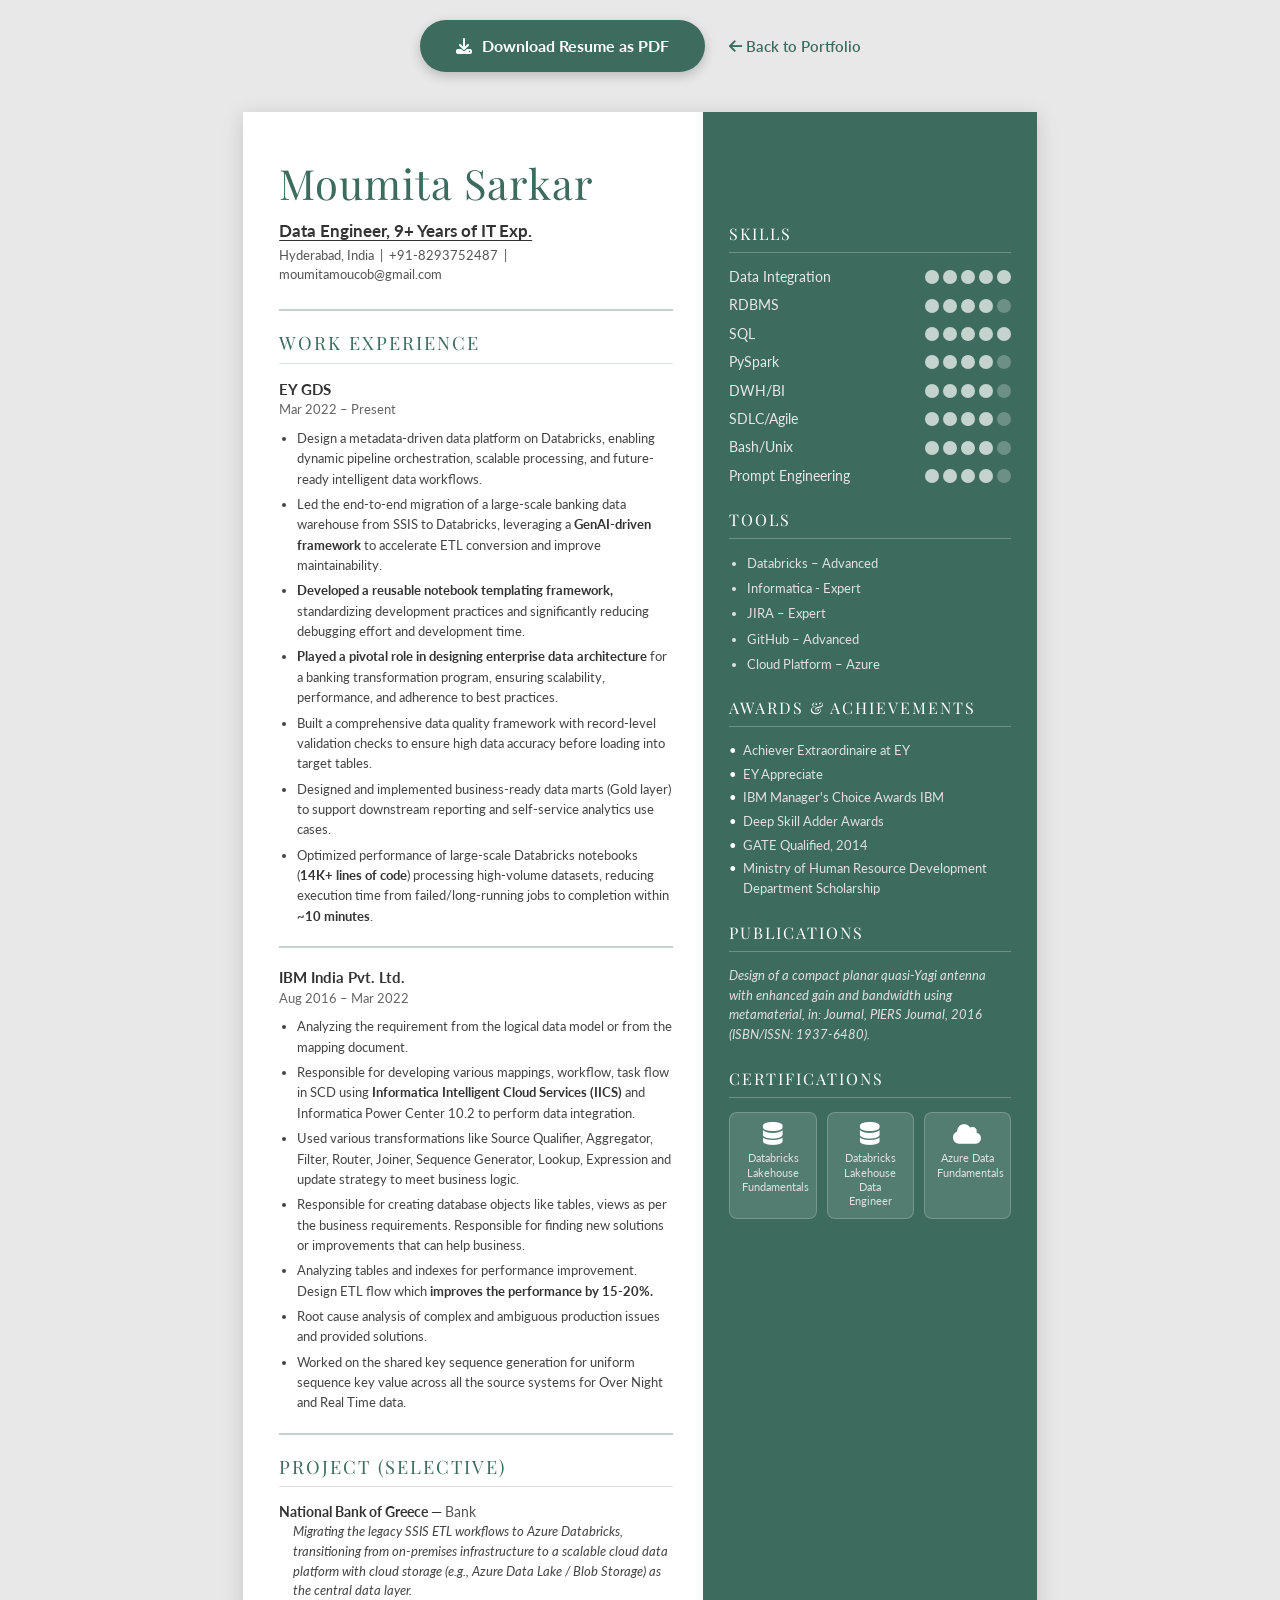
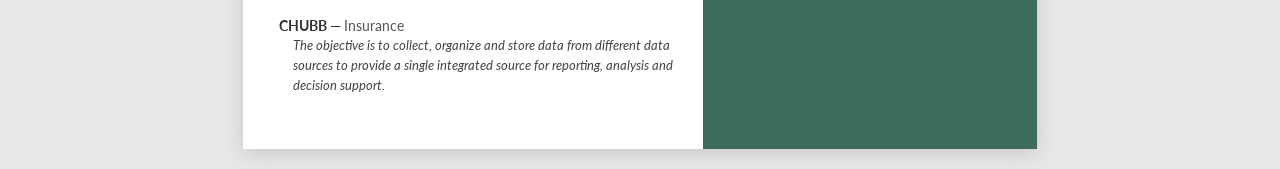
==== resume.html @ d9ce6da9 "Add files via upload" ====
<!DOCTYPE html>
<html lang="en">
<head>
    <meta charset="UTF-8">
    <meta name="viewport" content="width=device-width, initial-scale=1.0">
    <title>Moumita Sarkar - Resume</title>
    <link rel="stylesheet" href="https://cdnjs.cloudflare.com/ajax/libs/font-awesome/6.4.0/css/all.min.css">
    <style>
        @import url('https://fonts.googleapis.com/css2?family=Lato:ital,wght@0,300;0,400;0,700;0,900;1,400&family=Playfair+Display:wght@400;700&display=swap');

        *, *::before, *::after { margin: 0; padding: 0; box-sizing: border-box; }

        body {
            font-family: 'Lato', sans-serif;
            color: #333;
            background: #e8e8e8;
            line-height: 1.5;
            -webkit-print-color-adjust: exact;
            print-color-adjust: exact;
        }

        .resume-page {
            width: 210mm;
            min-height: 297mm;
            margin: 20px auto;
            background: #fff;
            box-shadow: 0 4px 20px rgba(0,0,0,0.15);
            display: grid;
            grid-template-columns: 58% 42%;
            overflow: hidden;
        }

        /* ===== LEFT COLUMN ===== */
        .left-col {
            padding: 40px 30px 40px 36px;
            background: #fff;
        }

        /* Name Header */
        .resume-name {
            font-family: 'Playfair Display', serif;
            font-size: 2.6rem;
            font-weight: 400;
            color: #3d6b5e;
            margin-bottom: 4px;
            letter-spacing: 1px;
        }
        .resume-title {
            font-size: 1.05rem;
            font-weight: 700;
            color: #333;
            margin-bottom: 2px;
            text-decoration: underline;
            text-underline-offset: 3px;
        }
        .resume-contact {
            font-size: 0.82rem;
            color: #555;
            margin-bottom: 24px;
        }
        .resume-contact a { color: #555; text-decoration: none; }

        .divider {
            border: none;
            border-top: 2px solid #3d6b5e;
            margin: 18px 0;
            opacity: 0.3;
        }

        /* Section headings */
        .section-heading {
            font-family: 'Playfair Display', serif;
            font-size: 1.15rem;
            font-weight: 400;
            color: #3d6b5e;
            letter-spacing: 2px;
            text-transform: uppercase;
            margin-bottom: 14px;
            border-bottom: 1px solid rgba(61,107,94,0.2);
            padding-bottom: 6px;
        }

        /* Experience */
        .exp-block { margin-bottom: 20px; }
        .exp-company-name {
            font-size: 0.95rem;
            font-weight: 700;
            color: #333;
        }
        .exp-duration {
            font-size: 0.82rem;
            color: #666;
            margin-bottom: 8px;
        }
        .exp-bullets {
            padding-left: 18px;
            margin: 0;
        }
        .exp-bullets li {
            font-size: 0.82rem;
            color: #444;
            margin-bottom: 5px;
            line-height: 1.55;
        }
        .exp-bullets li strong {
            font-weight: 700;
            color: #333;
        }

        /* Projects */
        .project-block { margin-bottom: 14px; }
        .project-block h4 {
            font-size: 0.88rem;
            font-weight: 700;
            color: #333;
        }
        .project-block h4 span {
            font-weight: 400;
            color: #555;
        }
        .project-block p {
            font-size: 0.82rem;
            color: #444;
            font-style: italic;
            padding-left: 14px;
        }

        /* ===== RIGHT COLUMN ===== */
        .right-col {
            background: #3d6b5e;
            color: #fff;
            padding: 110px 26px 40px 26px;
        }

        .right-heading {
            font-family: 'Playfair Display', serif;
            font-size: 1rem;
            font-weight: 400;
            letter-spacing: 2px;
            text-transform: uppercase;
            margin-bottom: 14px;
            border-bottom: 1px solid rgba(255,255,255,0.25);
            padding-bottom: 6px;
            color: #fff;
        }

        .right-section { margin-bottom: 22px; }

        /* Skills with dots */
        .skill-row {
            display: flex;
            justify-content: space-between;
            align-items: center;
            margin-bottom: 8px;
        }
        .skill-label {
            font-size: 0.85rem;
            color: #e8e8e8;
        }
        .skill-dots {
            display: flex;
            gap: 4px;
        }
        .skill-dots .dot {
            width: 14px;
            height: 14px;
            border-radius: 50%;
            background: rgba(255,255,255,0.25);
        }
        .skill-dots .dot.filled {
            background: rgba(255,255,255,0.7);
        }

        /* Tools list */
        .right-list {
            padding-left: 18px;
        }
        .right-list li {
            font-size: 0.84rem;
            color: #e0e0e0;
            margin-bottom: 5px;
            line-height: 1.5;
        }

        /* Awards */
        .right-list-plain {
            list-style: none;
            padding: 0;
        }
        .right-list-plain li {
            font-size: 0.82rem;
            color: #e0e0e0;
            margin-bottom: 4px;
            padding-left: 14px;
            position: relative;
            line-height: 1.5;
        }
        .right-list-plain li::before {
            content: '•';
            position: absolute;
            left: 0;
            color: #fff;
        }

        /* Publications */
        .pub-text {
            font-size: 0.8rem;
            color: #e0e0e0;
            line-height: 1.55;
            font-style: italic;
        }

        /* Certifications */
        .cert-badges {
            display: flex;
            gap: 10px;
            flex-wrap: wrap;
        }
        .cert-badge {
            background: rgba(255,255,255,0.12);
            border: 1px solid rgba(255,255,255,0.2);
            border-radius: 8px;
            padding: 10px 12px;
            text-align: center;
            flex: 1;
            min-width: 80px;
        }
        .cert-badge i {
            display: block;
            font-size: 1.4rem;
            margin-bottom: 6px;
            color: #fff;
        }
        .cert-badge span {
            font-size: 0.68rem;
            color: #e0e0e0;
            line-height: 1.3;
            display: block;
        }

        /* ===== DOWNLOAD BAR ===== */
        .download-bar {
            text-align: center;
            padding: 20px;
            background: #e8e8e8;
        }
        .download-btn {
            display: inline-flex;
            align-items: center;
            gap: 10px;
            background: #3d6b5e;
            color: #fff;
            padding: 14px 36px;
            border-radius: 50px;
            font-family: 'Lato', sans-serif;
            font-size: 1rem;
            font-weight: 700;
            text-decoration: none;
            transition: 0.3s;
            box-shadow: 0 4px 12px rgba(0,0,0,0.2);
        }
        .download-btn:hover {
            background: #2e5247;
            transform: translateY(-2px);
            box-shadow: 0 6px 18px rgba(0,0,0,0.3);
        }
        .back-link {
            display: inline-block;
            margin-left: 20px;
            color: #3d6b5e;
            font-weight: 600;
            font-size: 0.95rem;
            text-decoration: none;
        }
        .back-link:hover { text-decoration: underline; }

        /* ===== PRINT ===== */
        @media print {
            body { background: #fff; }
            .resume-page { margin: 0; box-shadow: none; width: 100%; }
            .download-bar { display: none; }
        }

        @media (max-width: 800px) {
            .resume-page {
                width: 100%;
                grid-template-columns: 1fr;
                margin: 0;
            }
            .right-col { padding-top: 30px; }
        }
    </style>
</head>
<body>

    <div class="download-bar" id="download-bar">
        <a href="#" class="download-btn" onclick="downloadResume(); return false;">
            <i class="fas fa-download"></i> Download Resume as PDF
        </a>
        <a href="index.html" class="back-link"><i class="fas fa-arrow-left"></i> Back to Portfolio</a>
    </div>

    <div class="resume-page" id="resume">

        <!-- LEFT COLUMN -->
        <div class="left-col">
            <h1 class="resume-name">Moumita Sarkar</h1>
            <p class="resume-title">Data Engineer, 9+ Years of IT Exp.</p>
            <p class="resume-contact">Hyderabad, India &nbsp;|&nbsp; +91-8293752487 &nbsp;|&nbsp; <a href="mailto:moumitamoucob@gmail.com">moumitamoucob@gmail.com</a></p>

            <hr class="divider">

            <h2 class="section-heading">Work Experience</h2>

            <div class="exp-block">
                <p class="exp-company-name">EY GDS</p>
                <p class="exp-duration">Mar 2022 – Present</p>
                <ul class="exp-bullets">
                    <li>Design a metadata-driven data platform on Databricks, enabling dynamic pipeline orchestration, scalable processing, and future-ready intelligent data workflows.</li>
                    <li>Led the end-to-end migration of a large-scale banking data warehouse from SSIS to Databricks, leveraging a <strong>GenAI-driven framework</strong> to accelerate ETL conversion and improve maintainability.</li>
                    <li><strong>Developed a reusable notebook templating framework,</strong> standardizing development practices and significantly reducing debugging effort and development time.</li>
                    <li><strong>Played a pivotal role in designing enterprise data architecture</strong> for a banking transformation program, ensuring scalability, performance, and adherence to best practices.</li>
                    <li>Built a comprehensive data quality framework with record-level validation checks to ensure high data accuracy before loading into target tables.</li>
                    <li>Designed and implemented business-ready data marts (Gold layer) to support downstream reporting and self-service analytics use cases.</li>
                    <li>Optimized performance of large-scale Databricks notebooks (<strong>14K+ lines of code</strong>) processing high-volume datasets, reducing execution time from failed/long-running jobs to completion within <strong>~10 minutes</strong>.</li>
                </ul>
            </div>

            <hr class="divider">

            <div class="exp-block" style="page-break-before: always;">
                <p class="exp-company-name">IBM India Pvt. Ltd.</p>
                <p class="exp-duration">Aug 2016 – Mar 2022</p>
                <ul class="exp-bullets">
                    <li>Analyzing the requirement from the logical data model or from the mapping document.</li>
                    <li>Responsible for developing various mappings, workflow, task flow in SCD using <strong>Informatica Intelligent Cloud Services (IICS)</strong> and Informatica Power Center 10.2 to perform data integration.</li>
                    <li>Used various transformations like Source Qualifier, Aggregator, Filter, Router, Joiner, Sequence Generator, Lookup, Expression and update strategy to meet business logic.</li>
                    <li>Responsible for creating database objects like tables, views as per the business requirements. Responsible for finding new solutions or improvements that can help business.</li>
                    <li>Analyzing tables and indexes for performance improvement. Design ETL flow which <strong>improves the performance by 15-20%.</strong></li>
                    <li>Root cause analysis of complex and ambiguous production issues and provided solutions.</li>
                    <li>Worked on the shared key sequence generation for uniform sequence key value across all the source systems for Over Night and Real Time data.</li>
                </ul>
            </div>

            <hr class="divider">

            <h2 class="section-heading">Project (Selective)</h2>

            <div class="project-block">
                <h4>National Bank of Greece — <span>Bank</span></h4>
                <p>Migrating the legacy SSIS ETL workflows to Azure Databricks, transitioning from on-premises infrastructure to a scalable cloud data platform with cloud storage (e.g., Azure Data Lake / Blob Storage) as the central data layer.</p>
            </div>
            <div class="project-block">
                <h4>CHUBB — <span>Insurance</span></h4>
                <p>The objective is to collect, organize and store data from different data sources to provide a single integrated source for reporting, analysis and decision support.</p>
            </div>
        </div>

        <!-- RIGHT COLUMN -->
        <div class="right-col">

            <div class="right-section">
                <h3 class="right-heading">Skills</h3>
                <div class="skill-row">
                    <span class="skill-label">Data Integration</span>
                    <div class="skill-dots"><span class="dot filled"></span><span class="dot filled"></span><span class="dot filled"></span><span class="dot filled"></span><span class="dot filled"></span></div>
                </div>
                <div class="skill-row">
                    <span class="skill-label">RDBMS</span>
                    <div class="skill-dots"><span class="dot filled"></span><span class="dot filled"></span><span class="dot filled"></span><span class="dot filled"></span><span class="dot"></span></div>
                </div>
                <div class="skill-row">
                    <span class="skill-label">SQL</span>
                    <div class="skill-dots"><span class="dot filled"></span><span class="dot filled"></span><span class="dot filled"></span><span class="dot filled"></span><span class="dot filled"></span></div>
                </div>
                <div class="skill-row">
                    <span class="skill-label">PySpark</span>
                    <div class="skill-dots"><span class="dot filled"></span><span class="dot filled"></span><span class="dot filled"></span><span class="dot filled"></span><span class="dot"></span></div>
                </div>
                <div class="skill-row">
                    <span class="skill-label">DWH/BI</span>
                    <div class="skill-dots"><span class="dot filled"></span><span class="dot filled"></span><span class="dot filled"></span><span class="dot filled"></span><span class="dot"></span></div>
                </div>
                <div class="skill-row">
                    <span class="skill-label">SDLC/Agile</span>
                    <div class="skill-dots"><span class="dot filled"></span><span class="dot filled"></span><span class="dot filled"></span><span class="dot filled"></span><span class="dot"></span></div>
                </div>
                <div class="skill-row">
                    <span class="skill-label">Bash/Unix</span>
                    <div class="skill-dots"><span class="dot filled"></span><span class="dot filled"></span><span class="dot filled"></span><span class="dot filled"></span><span class="dot"></span></div>
                </div>
                <div class="skill-row">
                    <span class="skill-label">Prompt Engineering</span>
                    <div class="skill-dots"><span class="dot filled"></span><span class="dot filled"></span><span class="dot filled"></span><span class="dot filled"></span><span class="dot"></span></div>
                </div>
            </div>

            <div class="right-section">
                <h3 class="right-heading">Tools</h3>
                <ul class="right-list">
                    <li>Databricks – Advanced</li>
                    <li>Informatica - Expert</li>
                    <li>JIRA – Expert</li>
                    <li>GitHub – Advanced</li>
                    <li>Cloud Platform – Azure</li>
                </ul>
            </div>

            <div class="right-section">
                <h3 class="right-heading">Awards &amp; Achievements</h3>
                <ul class="right-list-plain">
                    <li>Achiever Extraordinaire at EY</li>
                    <li>EY Appreciate</li>
                    <li>IBM Manager's Choice Awards IBM</li>
                    <li>Deep Skill Adder Awards</li>
                    <li>GATE Qualified, 2014</li>
                    <li>Ministry of Human Resource Development Department Scholarship</li>
                </ul>
            </div>

            <div class="right-section">
                <h3 class="right-heading">Publications</h3>
                <p class="pub-text">Design of a compact planar quasi-Yagi antenna with enhanced gain and bandwidth using metamaterial, in: Journal, PIERS Journal, 2016 (ISBN/ISSN: 1937-6480).</p>
            </div>

            <div class="right-section">
                <h3 class="right-heading">Certifications</h3>
                <div class="cert-badges">
                    <div class="cert-badge">
                        <i class="fas fa-database"></i>
                        <span>Databricks Lakehouse Fundamentals</span>
                    </div>
                    <div class="cert-badge">
                        <i class="fas fa-database"></i>
                        <span>Databricks Lakehouse Data Engineer</span>
                    </div>
                    <div class="cert-badge">
                        <i class="fas fa-cloud"></i>
                        <span>Azure Data Fundamentals</span>
                    </div>
                </div>
            </div>

        </div>
    </div>

    <script>
        function downloadResume() {
            // Use browser print to save as PDF
            const downloadBar = document.getElementById('download-bar');
            downloadBar.style.display = 'none';
            window.print();
            setTimeout(() => { downloadBar.style.display = ''; }, 500);
        }
    </script>
</body>
</html>
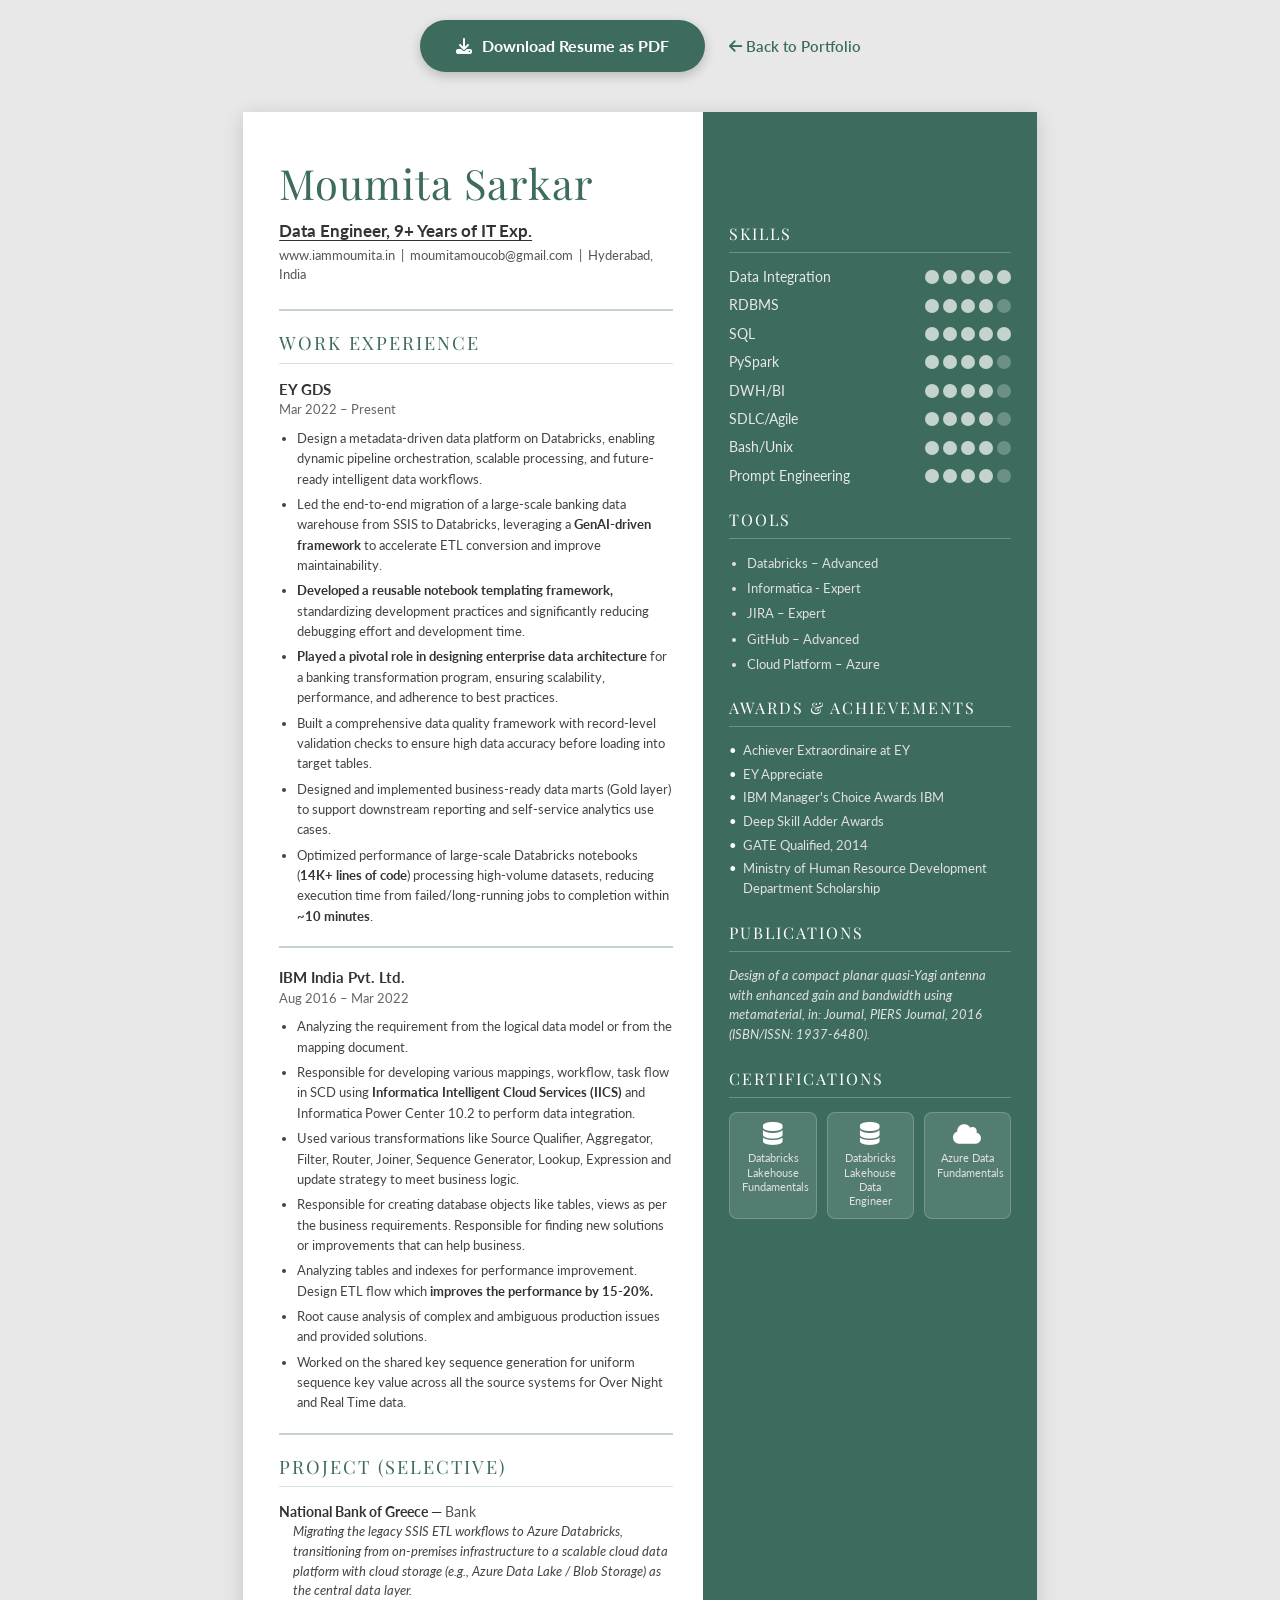
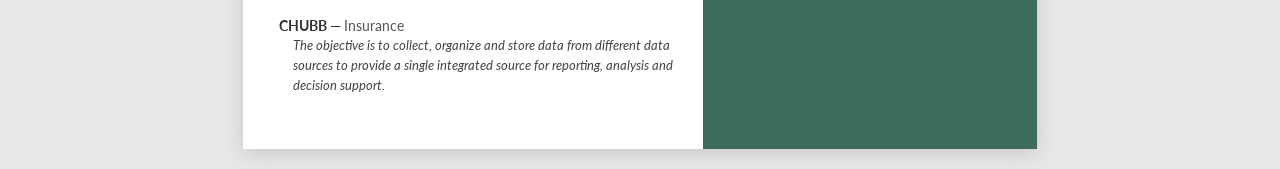
==== commit 250941a4: "Add files via upload" ====
--- a/resume.html
+++ b/resume.html
@@ -306,7 +306,7 @@
         <div class="left-col">
             <h1 class="resume-name">Moumita Sarkar</h1>
             <p class="resume-title">Data Engineer, 9+ Years of IT Exp.</p>
-            <p class="resume-contact">Hyderabad, India &nbsp;|&nbsp; +91-8293752487 &nbsp;|&nbsp; <a href="mailto:moumitamoucob@gmail.com">moumitamoucob@gmail.com</a></p>
+            <p class="resume-contact"><a href="https://moumita-de.github.io/Moumita-Portfolio/" target="_blank" rel="noopener">www.iammoumita.in</a> &nbsp;|&nbsp; <a href="mailto:moumitamoucob@gmail.com">moumitamoucob@gmail.com</a> &nbsp;|&nbsp; Hyderabad, India</p>
 
             <hr class="divider">
 
